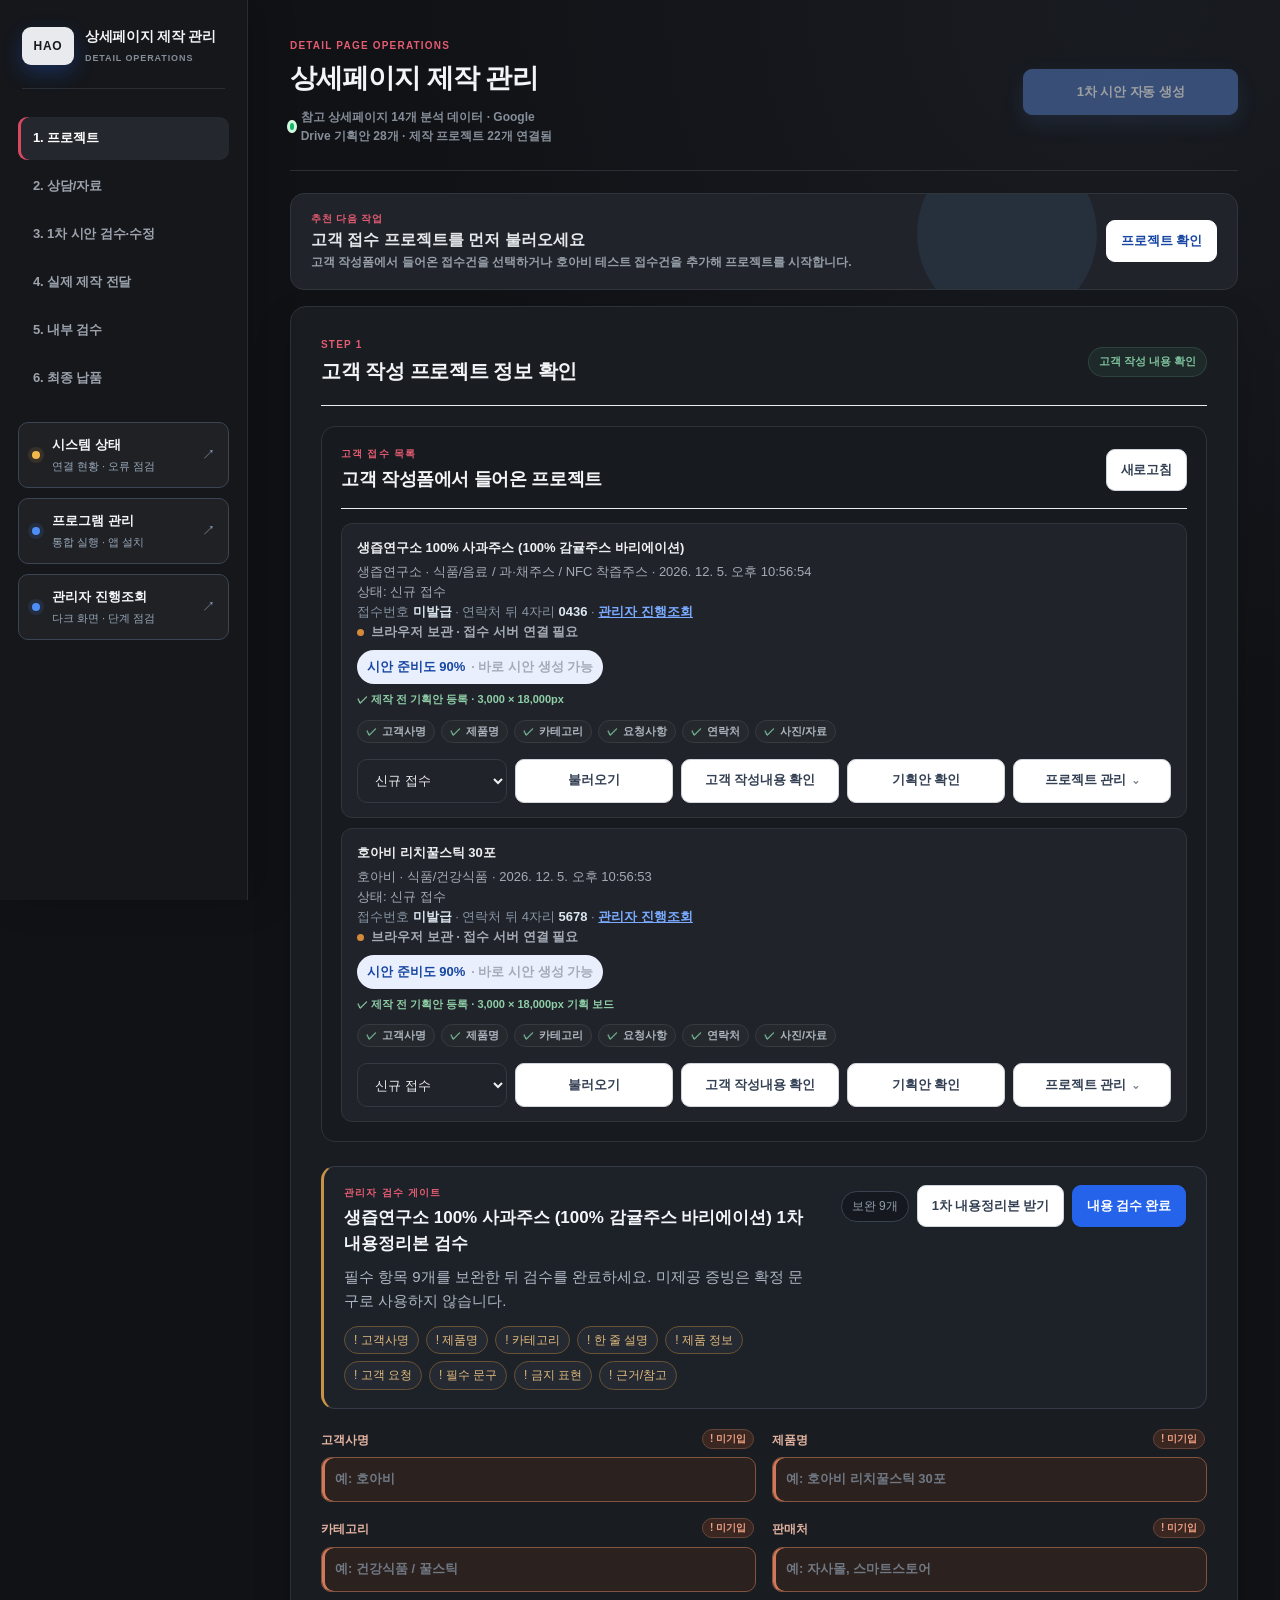
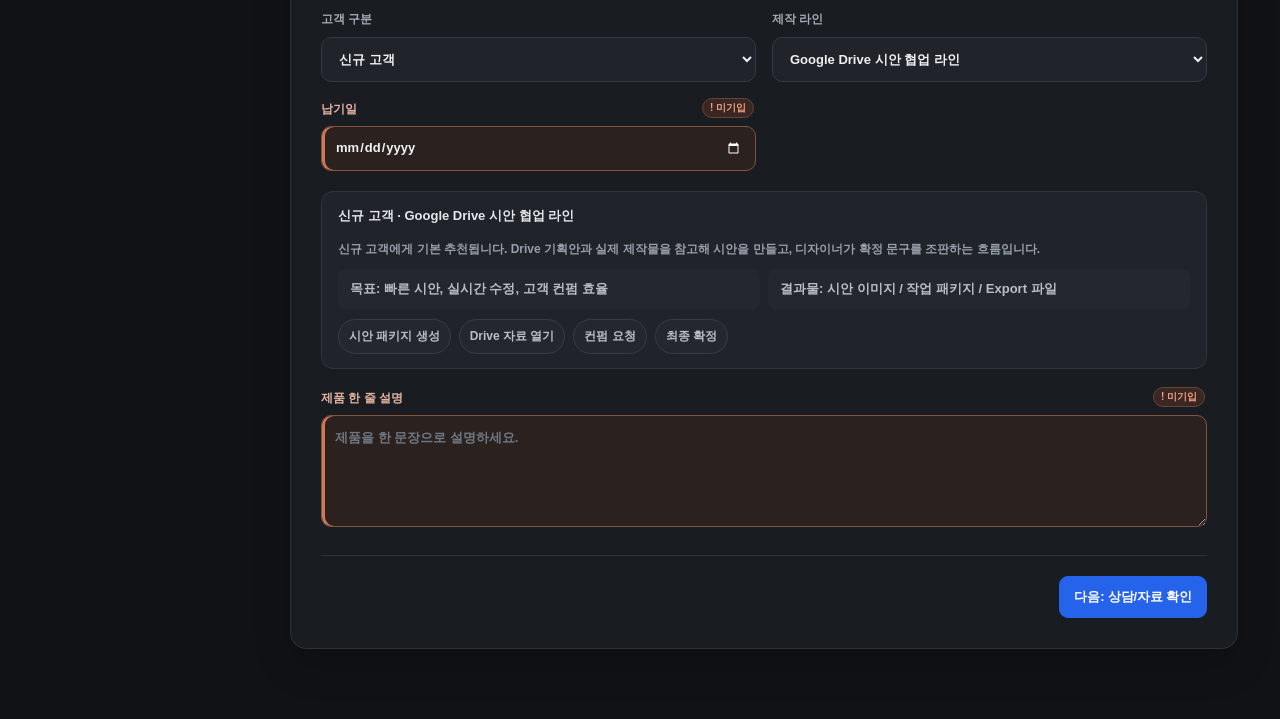
==== index.html @ 02a3da98 "Fix compressed admin project cards" ====
﻿<!doctype html>
<html lang="ko">
<head>
  <meta charset="utf-8">
  <meta name="viewport" content="width=device-width, initial-scale=1">
  <meta name="theme-color" content="#11151a">
  <title>AI 상세페이지 제작 보조 관리자툴</title>
  <link rel="manifest" href="app.webmanifest">
  <link rel="icon" href="assets/app-icons/hao-192.png" type="image/png">
  <link rel="stylesheet" href="styles.css?v=20260828-first-draft1">
  <script>
    if (new URLSearchParams(location.search).get("variant") !== "original-light") {
      document.documentElement.classList.add("admin-customer-clean");
      const cleanStyle = document.createElement("link");
      cleanStyle.rel = "stylesheet";
      cleanStyle.href = "admin-dark.css?v=20260901-project-card1";
      document.head.appendChild(cleanStyle);
    }
  </script>
</head>
<body class="admin-page">
  <aside class="sidebar">
    <div class="brand">
      <span class="brand-mark">AI</span>
      <div>
        <strong>상세 자동화</strong>
        <small>Detail Operations</small>
      </div>
    </div>
    <nav class="steps" aria-label="작업 단계">
      <button class="step active" data-target="projects">1. 프로젝트</button>
      <button class="step" data-target="brief">2. 상담/자료</button>
      <button class="step internal-step" data-target="planning">3. AI 기획</button>
      <button class="step" data-target="drafts">3. 1차 시안 검수·수정</button>
      <button class="step" data-target="feedback" hidden aria-hidden="true">4. 고객 피드백</button>
      <button class="step" data-target="revision" hidden aria-hidden="true">5. 수정 시안/컨펌</button>
      <button class="step" data-target="psd">4. 실제 제작 전달</button>
      <button class="step" data-target="review">5. 내부 검수</button>
      <button class="step" data-target="delivery">6. 최종 납품</button>
    </nav>
    <a class="system-status-link" href="system-status.html">
      <span class="system-status-dot" aria-hidden="true"></span>
      <span>
        <strong>시스템 상태</strong>
        <small>연결 현황 · 오류 점검</small>
      </span>
      <span class="system-status-arrow" aria-hidden="true">↗</span>
    </a>
    <a class="system-status-link share-access-link" href="START_HERE.html">
      <span class="system-status-dot" aria-hidden="true"></span>
      <span>
        <strong>프로그램 관리</strong>
        <small>통합 실행 · 앱 설치</small>
      </span>
      <span class="system-status-arrow" aria-hidden="true">↗</span>
    </a>
    <a class="system-status-link share-access-link" href="track.html">
      <span class="system-status-dot" aria-hidden="true"></span>
      <span>
        <strong>관리자 진행조회</strong>
        <small>다크 화면 · 단계 점검</small>
      </span>
      <span class="system-status-arrow" aria-hidden="true">↗</span>
    </a>
  </aside>

  <main class="app">
    <header class="topbar">
      <div>
        <p class="eyebrow">DETAIL PAGE OPERATIONS</p>
        <h1>상세페이지 제작 관리</h1>
        <p class="reference-status" id="referenceStatus">참고 상세페이지 자료 확인 중</p>
      </div>
      <div class="actions">
        <button class="primary" id="generateAll">1차 시안 자동 생성</button>
      </div>
    </header>

    <section class="operator-next-panel" id="operatorNextPanel" aria-live="polite">
      <div>
        <span>현재 진행 상태</span>
        <strong>프로젝트 정보를 확인하세요</strong>
        <p>고객 접수 목록에서 작업할 프로젝트를 불러오면 다음 단계가 자동으로 안내됩니다.</p>
      </div>
      <button class="primary small" id="nextActionButton" type="button" data-next-target="projects">프로젝트 확인</button>
    </section>

    <section class="panel active" id="projects">
      <div class="section-head">
        <div>
          <p class="eyebrow">Step 1</p>
          <h2>고객 작성 프로젝트 정보 확인</h2>
        </div>
        <span class="status">고객 작성 내용 확인</span>
      </div>
      <div class="lead-box">
        <div class="section-head compact">
          <div>
            <p class="eyebrow">고객 접수 목록</p>
            <h2>고객 작성폼에서 들어온 프로젝트</h2>
          </div>
          <div class="actions">
            <button class="secondary small" id="refreshCustomerProjects">새로고침</button>
          </div>
        </div>
        <div class="server-auth-panel" id="serverAuthPanel" hidden>
          <label for="serverAdminToken">중앙 서버 관리자 키</label>
          <input id="serverAdminToken" type="password" autocomplete="off" placeholder="관리자 키를 입력하세요">
          <button class="primary small" id="connectServerAdmin" type="button">인증하고 서버 불러오기</button>
          <button class="secondary small" id="cancelServerAdmin" type="button">닫기</button>
          <small id="serverAuthMessage">키는 현재 탭의 세션에만 보관되며 GitHub·HTML·로컬 프로젝트에는 저장되지 않습니다.</small>
        </div>
        <div class="lead-list" id="customerProjectList">아직 접수된 고객 작성 내용이 없습니다.</div>
      </div>
      <section class="project-review-gate is-pending" id="projectReviewGate" aria-live="polite">
        <div>
          <p class="eyebrow">관리자 검수 게이트</p>
          <h3 id="projectReviewTitle">프로젝트를 불러온 뒤 내용을 검수하세요</h3>
          <p id="projectReviewDescription">고객 원문과 1차 내용정리본을 비교하고, 사실·누락·증빙 상태를 확인해야 시안 생성이 열립니다.</p>
          <div class="project-review-checks" id="projectReviewChecks"></div>
        </div>
        <div class="project-review-actions">
          <span class="review-gate-status" id="projectReviewStatus">검수 전</span>
          <button class="secondary small" id="downloadContentSummary" type="button">1차 내용정리본 받기</button>
          <button class="primary small" id="approveProjectReview" type="button">내용 검수 완료</button>
        </div>
      </section>
      <div class="grid two">
        <label>고객사명<input id="clientName" placeholder="예: 호아비"></label>
        <label>제품명<input id="productName" placeholder="예: 호아비 리치꿀스틱 30포"></label>
        <label>카테고리<input id="category" placeholder="예: 건강식품 / 꿀스틱"></label>
        <label>판매처<input id="channel" placeholder="예: 자사몰, 스마트스토어"></label>
        <label>고객 구분
          <select id="customerType">
            <option value="new">신규 고객</option>
            <option value="existing">기존 고객</option>
          </select>
        </label>
        <label>제작 라인
          <select id="productionRoute">
            <option value="figma">Google Drive 시안 협업 라인</option>
            <option value="psd">PSD 고퀄리티 제작 라인</option>
          </select>
        </label>
        <label>납기일<input id="dueDate" type="date"></label>
      </div>
      <div class="route-summary" id="routeSummary">
        <strong>제작 라인</strong>
        <p>신규 고객은 Google Drive 기반 시안 협업 라인, 기존 고객은 PSD 기반 고퀄리티 라인을 기본으로 추천합니다.</p>
      </div>
      <label>제품 한 줄 설명<textarea id="oneLine" rows="3" placeholder="제품을 한 문장으로 설명하세요."></textarea></label>
      <div class="panel-nav">
        <button class="primary" data-go-panel="brief">다음: 상담/자료 확인</button>
      </div>
    </section>

    <section class="panel" id="brief">
      <div class="section-head">
        <div>
          <p class="eyebrow">Step 2</p>
          <h2>상담 내용 / 자료 입력</h2>
        </div>
      </div>
      <div class="workflow-guide" id="guide-brief">
        <strong>이 단계에서 할 일</strong>
        <p>고객이 작성한 제품 특징, 강조점, 금지 표현, 참고자료를 확인하고 부족한 내용만 보완하세요.</p>
      </div>
      <div class="grid two">
        <label>상담 요약<textarea id="consultSummary" rows="5"></textarea></label>
        <label>고객 요청사항<textarea id="clientRequests" rows="5"></textarea></label>
        <label>고객이 강조한 내용<textarea id="emphasis" rows="4"></textarea></label>
        <label>절대 쓰면 안 되는 표현<textarea id="banWords" rows="4"></textarea></label>
        <label>반드시 포함할 문구<textarea id="mustInclude" rows="4"></textarea></label>
        <label>참고/경쟁사 링크<textarea id="references" rows="4"></textarea></label>
      </div>
      <div class="upload-row">
        <button class="customer-asset-box" type="button" data-customer-assets="productImages">
          <strong>제품 이미지(고객 업로드)</strong><span>자료없음</span>
        </button>
        <button class="customer-asset-box" type="button" data-customer-assets="brandLogo">
          <strong>로고스펙 자료(고객 업로드)</strong><span>자료없음</span>
        </button>
        <button class="customer-asset-box" type="button" data-customer-assets="referenceFiles">
          <strong>참고 이미지(고객 업로드)</strong><span>자료없음</span>
        </button>
      </div>
      <div class="panel-nav">
        <button class="secondary" data-go-panel="projects">이전: 프로젝트</button>
        <button class="primary" data-go-panel="drafts" data-run-before="drafts">다음: 최적 시안 준비</button>
      </div>
    </section>

    <section class="panel option-panel internal-panel" id="options">
      <div class="section-head">
        <div>
          <p class="eyebrow">담당자 보정</p>
          <h2>기획 옵션 보정</h2>
        </div>
      </div>
      <div class="option-grid">
        <fieldset>
          <legend>기획 방향</legend>
          <label><input type="checkbox" name="direction" value="프리미엄 브랜드형">프리미엄 브랜드형</label>
          <label><input type="checkbox" name="direction" value="정보 전달형">정보 전달형</label>
          <label><input type="checkbox" name="direction" value="감성 스토리형">감성 스토리형</label>
          <label><input type="checkbox" name="direction" value="문제 해결형">문제 해결형</label>
          <label><input type="checkbox" name="direction" value="캐주얼/귀여운형">캐주얼/귀여운형</label>
        </fieldset>
        <fieldset>
          <legend>주요 타깃</legend>
          <label><input type="checkbox" name="target" value="건강 관심층">건강 관심층</label>
          <label><input type="checkbox" name="target" value="부모님 선물 구매층">부모님 선물 구매층</label>
          <label><input type="checkbox" name="target" value="직장인">직장인</label>
          <label><input type="checkbox" name="target" value="주부">주부</label>
          <label><input type="checkbox" name="target" value="시니어층">시니어층</label>
        </fieldset>
        <fieldset>
          <legend>상세페이지 목표</legend>
          <label><input type="checkbox" name="goal" value="구매 전환">구매 전환</label>
          <label><input type="checkbox" name="goal" value="브랜드 신뢰">브랜드 신뢰</label>
          <label><input type="checkbox" name="goal" value="제품 이해">제품 이해</label>
          <label><input type="checkbox" name="goal" value="선물 수요">선물 수요</label>
          <label><input type="checkbox" name="goal" value="고급 이미지">고급 이미지</label>
        </fieldset>
        <fieldset>
          <legend>강조 요소</legend>
          <label><input type="checkbox" name="highlight" value="원료">원료</label>
          <label><input type="checkbox" name="highlight" value="패키지">패키지</label>
          <label><input type="checkbox" name="highlight" value="선물성">선물성</label>
          <label><input type="checkbox" name="highlight" value="브랜드 스토리">브랜드 스토리</label>
          <label><input type="checkbox" name="highlight" value="휴대성">휴대성</label>
          <label><input type="checkbox" name="highlight" value="고급스러운 이미지">고급스러운 이미지</label>
        </fieldset>
        <fieldset>
          <legend>피해야 할 요소</legend>
          <label><input type="checkbox" name="avoid" value="과장 광고">과장 광고</label>
          <label><input type="checkbox" name="avoid" value="저가형 느낌">저가형 느낌</label>
          <label><input type="checkbox" name="avoid" value="의약품 오인">의약품 오인</label>
          <label><input type="checkbox" name="avoid" value="복잡한 디자인">복잡한 디자인</label>
          <label><input type="checkbox" name="avoid" value="홈쇼핑 스타일">홈쇼핑 스타일</label>
        </fieldset>
        <fieldset>
          <legend>제품 USP</legend>
          <label><input type="checkbox" name="usp" value="리치 원료">리치 원료</label>
          <label><input type="checkbox" name="usp" value="프리미엄 꿀">프리미엄 꿀</label>
          <label><input type="checkbox" name="usp" value="개별 스틱 포장">개별 스틱 포장</label>
          <label><input type="checkbox" name="usp" value="선물용 패키지">선물용 패키지</label>
          <label><input type="checkbox" name="usp" value="휴대 편의성">휴대 편의성</label>
        </fieldset>
      </div>
      <div class="grid two">
        <label>구성 비중<textarea id="contentRatio" rows="4"></textarea></label>
        <label>추가 메모<textarea id="optionMemo" rows="4"></textarea></label>
      </div>
    </section>

    <section class="panel internal-panel" id="planning">
      <div class="section-head">
        <div>
          <p class="eyebrow">Step 3</p>
          <h2>AI 기획 결과</h2>
        </div>
        <button class="primary small" id="generatePlan">AI 기획 생성</button>
      </div>
      <div class="workflow-guide" id="guide-planning">
        <strong>이 단계에서 할 일</strong>
        <p>고객 자료를 바탕으로 생성된 기획안을 확인하세요. 필요하면 담당자 보정 옵션을 열어 방향만 수정하면 됩니다.</p>
      </div>
      <details class="ai-orchestration-box">
        <summary>AI 워크플로우 상태</summary>
        <div class="ai-workflow-status" id="aiWorkflowStatus">아직 이 프로젝트에서 실행된 AI 작업이 없습니다.</div>
      </details>
      <details class="correction-box">
        <summary>담당자 보정 옵션 보기</summary>
        <p>고객 작성폼에서 선택한 방향이 기본으로 들어옵니다. 필요할 때만 여기서 기획 방향을 수정하세요.</p>
        <div id="planningOptionsMount"></div>
      </details>
      <div class="result" id="planResult">기획 결과가 여기에 표시됩니다.</div>
      <div class="panel-nav">
        <button class="secondary" data-go-panel="brief">이전: 상담/자료</button>
        <button class="primary" data-go-panel="drafts" data-run-before="drafts">다음: 1차 촬영·디자인 시안</button>
      </div>
    </section>

    <section class="panel" id="drafts">
      <div class="section-head">
        <div>
          <p class="eyebrow">Step 3 · FIRST DRAFT</p>
        <h2>1차 시안 검수·수정</h2>
        </div>
        <button class="primary small" id="generateDrafts">Codex 1차 시안 작업 준비</button>
      </div>
      <div class="workflow-guide" id="guide-drafts">
        <strong>1차 시안은 최종 디자인이 아닙니다</strong>
        <p>고객과 정리한 내용을 바탕으로 촬영 구도, 섹션 순서, 카피 위치와 디자인 방향을 보여주는 제작 전 기획서입니다. 버튼은 완성된 척하는 정적 시안을 열지 않고, 승인 자료·레퍼런스·촬영 컷을 묶은 Codex 작업 패키지를 생성합니다.</p>
      </div>
      <section class="planning-review-card" id="planningReviewCard" hidden>
        <div class="planning-review-head">
          <div>
            <span class="planning-review-label">Codex 실행 전 · 구성 템플릿</span>
            <h3 id="planningReviewTitle">1차 시안 구성 기준</h3>
            <p id="planningReviewMeta">Codex 결과가 돌아오면 실제 1차 시안으로 교체합니다.</p>
          </div>
          <span class="planning-review-status" id="planningReviewStatus">검수 전</span>
        </div>
        <div class="planning-review-layout">
          <a class="planning-review-preview" id="planningReviewOpen" href="#" target="_blank" rel="noopener noreferrer">
            <img id="planningReviewImage" alt="1차 촬영 및 디자인 기획서 미리보기">
            <span>클릭해서 1차 시안 전체 보기</span>
          </a>
          <div class="planning-review-controls">
            <div class="planning-review-facts" id="planningReviewFacts"></div>
            <label>관리자 추가 코멘트 <small>전화·메신저로 받은 내용도 여기에 기록</small>
              <textarea id="planningRevisionNote" rows="5" placeholder="예: 고객과 통화 완료. 03번 사용 장면은 출근 전 아침 루틴으로 변경하고, 효능처럼 보이는 문구는 모두 제외"></textarea>
            </label>
            <div class="planning-review-actions">
              <button class="secondary small" id="savePlanningRevision" type="button">보완 코멘트 저장</button>
              <button class="primary small" id="approvePlanningReview" type="button">관리자 검수 완료</button>
            </div>
            <small>코멘트 저장 시 해당 부분만 보완하는 Codex 작업 지시서를 만들 수 있습니다.</small>
          </div>
        </div>
      </section>
      <section class="planning-collaboration" id="planningCollaboration" hidden>
        <div class="planning-collaboration-head">
          <div>
            <span>고객 피드백·컨펌</span>
            <h3>시안 위 코멘트와 유선 요청을 한곳에서 확인</h3>
          </div>
          <label class="comment-toggle"><input id="toggleCustomerComments" type="checkbox" checked> 고객 코멘트 표시</label>
        </div>
        <div class="planning-collaboration-grid">
          <div class="planning-comment-panel">
            <div class="planning-comment-summary">
              <strong id="planningCommentCount">고객 코멘트 0개</strong>
              <button class="secondary small" id="refreshPlanningComments" type="button">새로고침</button>
            </div>
            <ol id="planningCommentList" class="planning-comment-list">
              <li class="empty">아직 고객이 남긴 코멘트가 없습니다.</li>
            </ol>
          </div>
          <div class="planning-confirm-panel">
            <p id="planningConfirmStatus">아직 고객 컨펌을 요청하지 않았습니다.</p>
            <div class="planning-review-actions">
              <button class="primary small" id="requestPlanningConfirm" type="button">고객 컨펌 요청</button>
              <button class="secondary small" id="recallPlanningConfirm" type="button">컨펌 회수</button>
              <a class="secondary small button-link" id="openCustomerReview" href="customer-review.html" target="_blank" rel="noopener">고객 화면 열기</a>
            </div>
            <label>고객 전달용 접수번호·전화 뒤 4자리
              <input id="planningAccessGuide" readonly value="프로젝트를 불러오면 안내 정보가 표시됩니다.">
            </label>
            <button class="secondary small" id="createPlanningRevisionJob" type="button">Codex 부분 보완 지시서 만들기</button>
            <p class="planning-sync-note" id="planningSyncNote">브러시 코멘트는 현재 브라우저에서 즉시 연동됩니다. 중앙 피드백 서버 연결 전에는 다른 PC의 코멘트가 자동 동기화되지 않습니다.</p>
          </div>
        </div>
      </section>
      <div class="legacy-draft-controls" hidden aria-hidden="true">
      <details class="ai-orchestration-box">
        <summary>AI 품질 검수 결과</summary>
        <div class="result compact-result" id="aiQualityReview">Codex 결과 manifest를 불러오면 이미지·프롬프트·QA 상태가 표시됩니다.</div>
      </details>
      <div class="selected-layouts">
        <div>
          <span>최적 단일 추천 방향</span>
          <strong id="templateA">프리미엄 건강식품 01</strong>
          <p id="templateAReason">제품 정보 기반 추천 방향입니다.</p>
        </div>
        <div hidden aria-hidden="true">
          <span>B안 추천 방향</span>
          <strong id="templateB">원료 스토리형 01</strong>
          <p id="templateBReason">제품 정보 기반 추천 방향입니다.</p>
        </div>
      </div>
      <details class="image-api-settings" id="imageApiSettings">
        <summary>
          <span>Codex 반자동 작업 연결</span>
          <b>승인 DB · 무결성 해시 · 결과 manifest</b>
        </summary>
        <div class="image-api-settings-grid">
          <div class="image-api-fixed">
            <span>실행 방식</span>
            <strong>RUN_WITH_CODEX.md를 Codex에서 실행</strong>
          </div>
          <div class="image-api-fixed">
            <span>결과 반영</span>
            <strong>result-manifest.json 검증 후 불러오기</strong>
          </div>
          <button class="secondary small" id="importResultManifest" type="button">결과 manifest 불러오기</button>
          <input id="resultManifestInput" type="file" accept="application/json,.json" hidden>
        </div>
        <p id="aiStatus">API 키 없이 승인된 고객 DB를 Codex 작업 패키지로 생성합니다.</p>
        <small id="apiKeyHelp">관리자툴은 Codex 계정 사용량을 웹 API처럼 호출하지 않습니다. 내려받은 ZIP의 RUN_WITH_CODEX.md를 Codex에서 실행한 뒤 결과 manifest를 이 화면으로 가져오세요.</small>
      </details>
      <details class="draft-editor">
        <summary>시안 생성 조건 수정 <small>필요할 때만 열기</small></summary>
        <input id="draftTone" type="hidden" value="premium">
        <div class="draft-editor-grid">
          <label>사진 배치
            <select id="draftImagePosition">
              <option value="right">히어로 제품 오른쪽 · 카피 왼쪽</option>
              <option value="left">히어로 제품 왼쪽 · 카피 오른쪽</option>
              <option value="top">상단 제품 집중 · 아래 스토리</option>
              <option value="full">제품 중심 풀 비주얼</option>
            </select>
          </label>
          <label>시각적으로 검토할 핵심
            <select id="imageDraftVisualFocus">
              <option value="product">제품과 패키지 첫인상</option>
              <option value="ingredient">원료·소재 스토리</option>
              <option value="usage">사용·섭취 장면</option>
              <option value="gift">선물 가치와 패키지</option>
              <option value="structure">전체 정보 흐름과 위계</option>
            </select>
          </label>
          <label class="wide-field">이번 시안에서 확인할 것
            <textarea id="imageDraftGoal" rows="3" placeholder="예: 첫 화면에서 제품이 바로 인지되고, 중간 원료 장면과 선물 패키지 장면의 무드가 자연스럽게 이어지는지 확인"></textarea>
          </label>
        </div>
        <details class="draft-advanced-options">
          <summary>고급 조건</summary>
          <div class="draft-advanced-grid">
            <label>추천 방향
              <select id="imageDraftDirection">
                <option value="A">최적 단일 방향 · 고객 사실과 레퍼런스 교차 분석</option>
              </select>
            </label>
            <label>시안 정보 밀도
              <select id="draftDensity">
                <option value="balanced">균형형 · 4개 장면</option>
                <option value="rich">풍부형 · 5~6개 장면</option>
                <option value="simple">집중형 · 3개 장면</option>
              </select>
            </label>
            <label>이미지 안의 문구 범위
              <select id="imageDraftCopyPolicy">
                <option value="hero">핵심 헤드라인만</option>
                <option value="placeholder">문구 없이 조판 자리만</option>
                <option value="minimal">헤드라인과 짧은 키워드만</option>
              </select>
            </label>
            <label>메인 카피
              <input id="draftMainCopy" placeholder="비워두면 고객의 한 줄 설명을 사용합니다">
            </label>
            <label>고객 자료 반영 강도
              <select id="imageDraftReferenceStrength" disabled>
                <option value="high">높음 · 제품/로고 형태 우선 고정</option>
              </select>
            </label>
          </div>
        </details>
        <div class="draft-editor-actions">
          <button class="primary small" id="applyDraftEdits">작업 패키지 만들기</button>
          <button class="secondary small" id="copyImagePrompt">생성 프롬프트 복사</button>
          <button class="secondary small" id="connectProductionFolder" type="button">작업 폴더 연결</button>
          <button class="secondary small" id="cancelImageGeneration" type="button" hidden>생성 취소</button>
          <p>완성 상세페이지가 아니라 디자이너가 방향·구성·무드를 판단하는 세로형 시안 보드를 생성합니다.</p>
          <p class="production-folder-status" id="productionFolderStatus">폴더 미연결 · 생성 결과는 현재 브라우저에 우선 보관됩니다.</p>
        </div>
        <div class="image-generation-notice" id="imageGenerationNotice" aria-live="polite">
          <span></span>
          <div>
            <strong>패키지 준비</strong>
            <p>고객 자료와 조건을 확인한 뒤 Codex 작업 패키지를 생성하세요.</p>
          </div>
        </div>
      </details>

      <div class="image-draft-flow" aria-label="이미지 시안 협업 단계">
        <span class="done"><b>1</b> 고객 자료 고정</span>
        <span class="active" id="imageFlowBrief"><b>2</b> 생성 브리프</span>
        <span id="imageFlowDraft"><b>3</b> 이미지 시안</span>
        <span id="imageFlowReview"><b>4</b> 내부 검토</span>
        <span id="imageFlowHandoff"><b>5</b> 디자이너 전달</span>
      </div>

      <div class="image-draft-studio">
        <section class="image-draft-canvas">
          <div class="image-draft-card-head">
            <div>
              <span class="status-dot" id="imageDraftStatus">초안 준비</span>
              <strong id="imageDraftTitle">상세페이지 방향성 시안</strong>
            </div>
            <div class="image-draft-card-actions">
              <input id="imageDraftFile" type="file" accept="image/png,image/jpeg,image/webp" hidden>
              <button class="secondary small" id="registerImageDraft" type="button">이미지 시안 등록</button>
              <button class="secondary small" id="openImageDraft" type="button">원본 보기</button>
              <button class="primary small" id="completeImageReview" type="button">내부 검토 완료</button>
            </div>
          </div>
          <div class="image-draft-viewport" id="imageDraftViewport" data-fit="contain" data-position="center">
            <img id="imageDraftPreview" alt="이미지 생성 상세페이지 시안" hidden>
            <div class="image-draft-empty" id="imageDraftEmpty">
              <strong>이미지 시안 대기</strong>
              <p>Codex 작업 패키지를 실행한 결과 PNG·JPG를 등록하세요.</p>
            </div>
            <div class="image-draft-copy" id="imageDraftCopyOverlay" hidden></div>
          </div>
          <div class="image-draft-meta">
            <span id="imageDraftFileName">파일 미등록</span>
            <span>원본 픽셀은 코드로 변경하지 않음</span>
            <span id="imageDraftUpdatedAt">검토 기록 없음</span>
          </div>
        </section>

        <aside class="image-draft-inspector">
          <details>
            <summary>브리프·검토 화면 설정</summary>
            <div class="image-draft-inspector-body">
          <section class="inspector-block">
            <div class="mini-section-head">
              <span>생성 입력</span>
              <strong>디자이너와 Codex가 함께 보는 브리프</strong>
            </div>
            <textarea id="imageDraftBrief" rows="12" placeholder="브리프 생성 버튼을 누르면 고객 자료와 최적 단일 방향을 바탕으로 자동 작성됩니다."></textarea>
            <div class="fact-lock-list" id="imageDraftFactLocks">
              <span>제품명 고정</span>
              <span>패키지 형태 고정</span>
              <span>수치·인증 임의 생성 금지</span>
            </div>
          </section>

          <section class="inspector-block">
            <div class="mini-section-head">
              <span>코드 보정</span>
              <strong>이미지는 그대로 두고 검토 화면만 조정</strong>
            </div>
            <div class="code-adjust-grid">
              <label>보기 방식
                <select id="imageDraftFit">
                  <option value="contain">전체 보기</option>
                  <option value="cover">화면 채우기</option>
                </select>
              </label>
              <label>기준 위치
                <select id="imageDraftPosition">
                  <option value="center">가운데</option>
                  <option value="top">상단</option>
                  <option value="bottom">하단</option>
                </select>
              </label>
              <label class="wide-field">확대 <output id="imageDraftZoomValue">100%</output>
                <input id="imageDraftZoom" type="range" min="70" max="160" value="100">
              </label>
              <label class="check-field">
                <input id="imageDraftShowCopy" type="checkbox">
                메인 카피 검토용 오버레이 표시
              </label>
            </div>
            <button class="secondary small" id="applyImagePresentation" type="button">검토 화면에 적용</button>
            <p class="inspector-note">제품 모양·배경·텍스트 픽셀 수정은 이미지 재생성 요청으로 보내고, 코드는 확대·위치·검토 문구만 다룹니다.</p>
          </section>
            </div>
          </details>
        </aside>
      </div>

      <section class="revision-desk">
        <div class="revision-desk-head">
          <div>
            <span>수정·전달 기록</span>
            <h3>디자이너에게 바로 전달할 수정 요청</h3>
          </div>
          <span class="handoff-status" id="imageHandoffStatus">전달 전</span>
        </div>
        <textarea id="imageRevisionRequest" rows="4" placeholder="예: 제품 패키지는 유지하고 첫 화면의 리치 원물 비중을 줄여주세요. 하단 작은 정보 글자는 이미지에 생성하지 말고 디자이너 조판 영역으로 비워주세요."></textarea>
        <div class="revision-desk-actions">
          <button class="primary small" id="addImageRevision" type="button">수정 요청 기록</button>
          <button class="secondary small" id="copyDesignerHandoff" type="button">디자이너 전달본 복사</button>
          <button class="secondary small" id="resetImageDraftWorkflow" type="button">검토 상태 초기화</button>
        </div>
        <ol class="revision-timeline" id="imageRevisionLog">
          <li class="empty">아직 기록된 수정 요청이 없습니다.</li>
        </ol>
      </section>

      <div class="legacy-draft-engine" hidden aria-hidden="true">
        <div class="draft-quality-dashboard" id="draftQualityDashboard"></div>
        <div class="draft-workspace customer-preview-mode">
          <aside class="draft-section-sidebar">
            <div class="choice-toggle stacked">
              <button class="choice active" data-edit-draft="A">A안 편집</button>
              <button class="choice" data-edit-draft="B">B안 편집</button>
            </div>
            <ol id="studioSectionList"></ol>
          </aside>
          <main class="draft-preview-stage">
            <div class="studio-toolbar">
              <span id="studioDraftLabel">A안 편집 중</span>
              <strong id="studioTemplateLabel">프리미엄 건강식품 01</strong>
              <button id="toggleGuideMode" type="button">가이드</button>
              <button id="openPlanModal" type="button">기획</button>
              <button id="applySectionEdits" type="button">반영</button>
            </div>
            <div class="draft-grid">
              <article id="draftA"></article>
              <article id="draftB"></article>
            </div>
          </main>
          <aside class="draft-edit-panel">
            <strong id="activeSectionTitle"></strong>
            <div id="sectionEditList"></div>
          </aside>
        </div>
        <div id="templateLibrary"></div>
        <select id="templateCategoryFilter"><option value="전체">전체</option></select>
        <select id="templatePurposeFilter"><option value="전체">전체</option></select>
        <select id="templateDifficultyFilter"><option value="전체">전체</option></select>
        <ol id="sectionLayoutA"></ol>
        <ol id="sectionLayoutB"></ol>
        <ol id="photoConceptList"></ol>
        <div id="imageSlotStatusList"></div>
        <div id="photoGridPrompt"></div>
      </div>

      <details class="image-production-notes">
        <summary>섹션별 이미지 제작 메모 보기</summary>
        <div class="production-note-grid">
          <article>
            <strong>AI 이미지로 만들 영역</strong>
            <p>메인 무드, 원료·사용 장면, 제품이 놓인 환경, 선물 상황처럼 시각 판단이 필요한 장면을 섹션별로 생성합니다.</p>
          </article>
          <article>
            <strong>디자이너가 조판할 영역</strong>
            <p>제품명, 수치, 원재료, 인증, 표·주의사항, CTA처럼 정확해야 하는 정보는 생성 이미지에 굽지 않고 별도 텍스트로 유지합니다.</p>
          </article>
          <article>
            <strong>재생성이 필요한 경우</strong>
            <p>제품 외형 왜곡, 로고 오기, 원료 오인, 장면 자체 변경은 코드 수정이 아니라 이미지 재생성 요청으로 기록합니다.</p>
          </article>
        </div>
      </details>
      <div class="mail-block">
        <div class="section-head compact">
          <div>
            <p class="eyebrow">고객 발송</p>
            <h2>최적 시안 전달 메일</h2>
          </div>
          <div class="mail-actions">
            <button class="secondary small" id="runClientPreflight">발송 전 점검</button>
            <button class="secondary small" id="generateClientMail">메일 초안 생성</button>
            <button class="secondary small" id="copyClientMail">메일 내용 복사</button>
            <button class="primary small" id="openClientMail">메일 앱 열기</button>
          </div>
        </div>
        <div class="preflight-panel" id="clientPreflightResult">
          <strong>발송 전 점검 대기</strong>
          <p>최적 단일 시안을 생성한 뒤 고객에게 보낼 수 있는 상태인지 점검합니다.</p>
        </div>
        <div class="result" id="clientMailResult">시안 생성 후 고객에게 보낼 메일 초안이 여기에 표시됩니다.</div>
      </div>
      <div class="panel-nav">
        <button class="secondary" data-go-panel="brief">이전: 상담/자료 확인</button>
        <button class="primary" data-go-panel="feedback">다음: 고객 피드백</button>
      </div>
      <div class="studio-modal" id="planModal" hidden>
        <div class="studio-modal-card">
          <div class="studio-modal-head">
            <strong>상세페이지 기획안 확인</strong>
            <button class="secondary small" data-close-modal="planModal">닫기</button>
          </div>
          <div class="layout-columns">
            <article>
              <h3>A안 섹션</h3>
              <ol id="modalSectionA">
                <li>시안 생성 후 표시됩니다.</li>
              </ol>
            </article>
            <article>
              <h3>B안 섹션</h3>
              <ol id="modalSectionB">
                <li>시안 생성 후 표시됩니다.</li>
              </ol>
            </article>
          </div>
        </div>
      </div>
      </div>
      <div class="panel-nav">
        <button class="secondary" data-go-panel="brief">이전: 상담/자료 확인</button>
        <button class="primary" data-go-panel="psd">다음: 실제 상세페이지 제작 전달</button>
      </div>
    </section>

    <section class="panel" id="feedback">
      <div class="section-head">
        <div>
          <p class="eyebrow">Step 5</p>
          <h2>고객 피드백 입력</h2>
        </div>
      </div>
      <div class="workflow-guide" id="guide-feedback">
        <strong>이 단계에서 할 일</strong>
        <p>고객이 최적 단일 시안을 확인하고 회신한 내용을 입력하세요. 이 내용은 다음 단계의 수정 시안 기준으로 정리됩니다.</p>
      </div>
      <div class="feedback-helper">
        <strong>고객 회신에서 확인할 내용</strong>
        <ul>
          <li>선택 방향: 현재 방향 유지 / 일부 수정 / 재시안 요청</li>
          <li>마음에 드는 부분과 유지할 부분</li>
          <li>수정하고 싶은 문구, 색상, 섹션</li>
          <li>더 강조하거나 제외할 제품 장점</li>
          <li>이미지 관련 요청: 제품 사진 교체, 촬영 희망, 현재 방향 유지</li>
        </ul>
      </div>
      <div class="grid two">
        <label>고객 선택 방향
          <select id="clientChoice">
            <option>최적 방향 유지</option>
            <option>현재 방향 + 일부 수정</option>
            <option>재시안 요청</option>
          </select>
        </label>
        <label>담당자 메모<input id="managerMemo" placeholder="예: 선물 패키지 강조 요청"></label>
      </div>
      <label>고객 회신 내용<textarea id="clientReply" rows="5" placeholder="고객 메일 회신 내용을 붙여넣으세요."></textarea></label>
      <div class="feedback-analysis-panel" id="feedbackAnalysisResult">
        <strong>피드백 분석 대기</strong>
        <p>고객 회신을 입력하면 선택 시안에 반영할 수정 방향을 자동으로 정리합니다.</p>
      </div>
      <div class="panel-nav">
        <button class="secondary" data-go-panel="drafts">이전: 최적 단일 시안</button>
        <button class="primary" data-go-panel="revision" data-run-before="revision">다음: 수정 시안 생성</button>
      </div>
    </section>

    <section class="panel" id="revision">
      <div class="section-head">
        <div>
          <p class="eyebrow">Step 6</p>
          <h2>AI 수정 시안 / 고객 컨펌</h2>
        </div>
        <button class="primary small" id="generateRevision">수정 시안 생성</button>
      </div>
      <div class="workflow-guide" id="guide-revision">
        <strong>이 단계에서 할 일</strong>
        <p>고객 피드백을 반영한 수정 방향을 AI가 한 번 더 정리합니다. 이 수정 시안을 고객에게 컨펌받은 뒤 PSD 작업으로 넘기세요.</p>
      </div>
      <div class="result" id="revisionResult">고객 피드백을 반영한 수정 시안 요약이 여기에 표시됩니다.</div>
      <div class="mail-block">
        <div class="section-head compact">
          <div>
            <p class="eyebrow">고객 컨펌</p>
            <h2>수정 시안 컨펌 메일</h2>
          </div>
          <div class="mail-actions">
            <button class="secondary small" id="copyRevisionMail">메일 내용 복사</button>
            <button class="primary small" id="openRevisionMail">메일 앱 열기</button>
          </div>
        </div>
        <div class="result" id="revisionMailResult">수정 시안 컨펌 요청 메일이 여기에 표시됩니다.</div>
      </div>
      <div class="panel-nav">
        <button class="secondary" data-go-panel="feedback">이전: 고객 피드백</button>
        <button class="primary" data-go-panel="psd" data-run-before="handoff">다음: PSD 작업 지시</button>
      </div>
    </section>

    <section class="panel" id="psd">
      <div class="section-head">
        <div>
          <p class="eyebrow">Step 7</p>
          <h2>제작 전달 패키지</h2>
        </div>
        <button class="primary small" id="generateHandoff">PSD 작업 지시서 생성</button>
      </div>
      <div class="workflow-guide" id="guide-psd">
        <strong>이 단계에서 할 일</strong>
        <p>고객 타입과 제작 라인에 따라 Google Drive 시안 작업 패키지 또는 PSD 작업 지시서를 생성합니다.</p>
      </div>
      <div class="route-action-panel">
        <div>
          <p class="eyebrow" id="routeActionKicker">제작 라인</p>
          <h3 id="routeActionTitle">제작 라인 액션</h3>
          <p id="routeActionText">프로젝트 정보에 따라 필요한 전달 버튼이 표시됩니다.</p>
        </div>
        <div class="route-action-buttons">
          <button class="secondary small" id="generateFigmaBrief">시안 작업 패키지 생성</button>
          <button class="secondary small" id="openFigmaPlaceholder">Google Drive 레퍼런스 열기</button>
          <button class="secondary small" id="confirmRequestFromRoute">컨펌 요청</button>
          <button class="secondary small" id="finalizeRoute">최종 확정</button>
        </div>
      </div>
      <div class="preflight-panel needs-check" id="handoffPreflightResult">
        <strong>제작 전달 전 체크</strong>
        <p>최적 단일 시안 생성과 고객 컨펌 후 제작 전달 가능 여부가 여기에 표시됩니다.</p>
      </div>
      <div class="result" id="handoffResult">PSD 작업 지시서와 바이버 메시지가 여기에 표시됩니다.</div>
      <div class="panel-nav">
        <button class="secondary" data-go-panel="revision">이전: 수정 시안/컨펌</button>
        <button class="primary" data-go-panel="review">다음: 내부 검수</button>
      </div>
    </section>

    <section class="panel" id="review">
      <div class="section-head">
        <div>
          <p class="eyebrow">Step 8</p>
          <h2>내부 검수</h2>
        </div>
      </div>
      <div class="workflow-guide" id="guide-review">
        <strong>이 단계에서 할 일</strong>
        <p>디자이너 작업물이 AI 시안과 맞는지, 이미지/카피/표현/납품 파일을 체크하세요.</p>
      </div>
      <div class="review-route-guide" id="reviewRouteGuide">
        <strong>제작 라인 검수 기준</strong>
        <p>선택한 제작 라인에 따라 PSD/이미지 시안 검수 포인트가 자동으로 정리됩니다.</p>
      </div>
      <div class="checklist">
        <label><input type="checkbox"> PSD/이미지 시안 작업 파일 열림 확인</label>
        <label><input type="checkbox"> JPG/PNG 미리보기 수신 확인</label>
        <label><input type="checkbox"> AI 시안과 레이아웃 유사도 확인</label>
        <label><input type="checkbox"> 섹션 순서와 카피 구조 확인</label>
        <label><input type="checkbox"> 광고형 고밀도 포스터 구간이 단순 박스가 아닌 실제 상세 디자인처럼 구현됨</label>
        <label><input type="checkbox"> 촬영/합성 방향 구간의 이미지 슬롯과 최종 교체 기준 확인</label>
        <label><input type="checkbox"> 구매 설득 마감 구간의 제품컷, 이유 카드, CTA 연결 확인</label>
        <label><input type="checkbox"> 제품명, 30포 구성, 정보 오탈자 확인</label>
        <label><input type="checkbox"> 과장 광고/의약품 오인 표현 없음</label>
        <label><input type="checkbox"> 모바일 가독성 확인</label>
        <label><input type="checkbox"> PSD 레이어 또는 이미지 시안 섹션별 정리 확인</label>
        <label><input type="checkbox"> 최종 PNG/JPG 전체 미리보기와 분할 기준 확인</label>
      </div>
      <div class="panel-nav">
        <button class="secondary" data-go-panel="psd">이전: PSD 작업 지시</button>
        <button class="primary" data-go-panel="delivery" data-run-before="finalMail">다음: 최종 납품</button>
      </div>
    </section>

    <section class="panel" id="delivery">
      <div class="section-head">
        <div>
          <p class="eyebrow">Step 9</p>
          <h2>최종 납품 / 파일 전달 메일</h2>
        </div>
        <button class="primary small" id="generateFinalMail">최종 납품 메일 생성</button>
      </div>
      <div class="workflow-guide" id="guide-delivery">
        <strong>이 단계에서 할 일</strong>
        <p>컨펌 완료된 제작 라인 기준으로 PNG/JPG, 분할페이지, PSD 원본 또는 시안 Export 파일 안내를 정리하세요.</p>
      </div>
      <div class="result" id="finalMail">최종 납품 메일 초안이 여기에 표시됩니다.</div>
      <div class="panel-nav">
        <button class="secondary" data-go-panel="review">이전: 내부 검수</button>
      </div>
    </section>
  </main>

  <dialog class="project-delete-dialog" id="projectDeleteDialog" aria-labelledby="projectDeleteTitle">
    <div class="delete-dialog-icon">!</div>
    <div>
      <p class="eyebrow">영구 삭제 안내</p>
      <h2 id="projectDeleteTitle">이 프로젝트를 영구 삭제할까요?</h2>
      <p><strong id="projectDeleteName">선택한 프로젝트</strong>의 고객 작성 내용, 서버 원본 파일, 현재 브라우저 보관본이 함께 삭제됩니다.</p>
      <p class="delete-dialog-warning">서버에서 5분짜리 일회용 삭제 승인을 받은 뒤 실행되며, 취소하거나 복구할 수 없습니다.</p>
      <label class="delete-confirm-field" for="projectDeleteConfirmText">
        <span>확인을 위해 프로젝트명을 그대로 입력</span>
        <input id="projectDeleteConfirmText" type="text" autocomplete="off" spellcheck="false">
      </label>
      <p class="delete-dialog-error" id="projectDeleteError" role="alert"></p>
    </div>
    <div class="delete-dialog-actions">
      <button class="secondary" id="cancelProjectDelete" type="button">아니요, 유지</button>
      <button class="danger-confirm" id="confirmProjectDelete" type="button">예, 영구 삭제</button>
    </div>
  </dialog>

  <dialog class="customer-assets-dialog" id="customerAssetsDialog" aria-labelledby="customerAssetsTitle">
    <div class="assets-dialog-head">
      <div><p class="eyebrow">CUSTOMER FILES</p><h2 id="customerAssetsTitle">고객 제출 자료</h2></div>
      <button class="secondary small" id="closeCustomerAssets" type="button">닫기</button>
    </div>
    <div class="customer-assets-list" id="customerAssetsList"></div>
  </dialog>

  <script src="hao-config.js?v=20260820-drive1"></script>
  <script src="workflow-core.js?v=20260828-progress1"></script>
  <script src="submission-sync.js?v=20260828-server-auth4"></script>
  <script src="data/detail-template-dataset.js"></script>
  <script src="data/company-reference-dataset.js"></script>
  <script src="data/company-reference-auto.js"></script>
  <script src="data/public-customer-projects.js?v=20260828-central-receipt2"></script>
  <script>
    if (["", "localhost", "127.0.0.1"].includes(location.hostname)
      && new URLSearchParams(location.search).get("mode") !== "public") {
      document.write('<script src="data/local-customer-projects.js?v=20260819-3"><\/script>');
    }
  </script>
  <script src="customer-file-store.js?v=20260819-4"></script>
  <script src="detailpage-render.js?v=20260826-m5"></script>
  <script src="comms-output.js?v=20260826-m5b"></script>
  <script src="app.js?v=20260828-codex-draft1"></script>
  <script src="packaging-bridge.js?v=20260820-1"></script>
  <script src="mvp-codex-package.js?v=20260828-first-draft1"></script>
  <script src="pwa-install.js?v=20260820-3"></script>
  <script>
    if (document.documentElement.classList.contains("admin-customer-clean")) {
      const cleanScript = document.createElement("script");
      cleanScript.src = "admin-dark.js?v=20260819-1";
      document.body.appendChild(cleanScript);
    }
  </script>
</body>
</html>
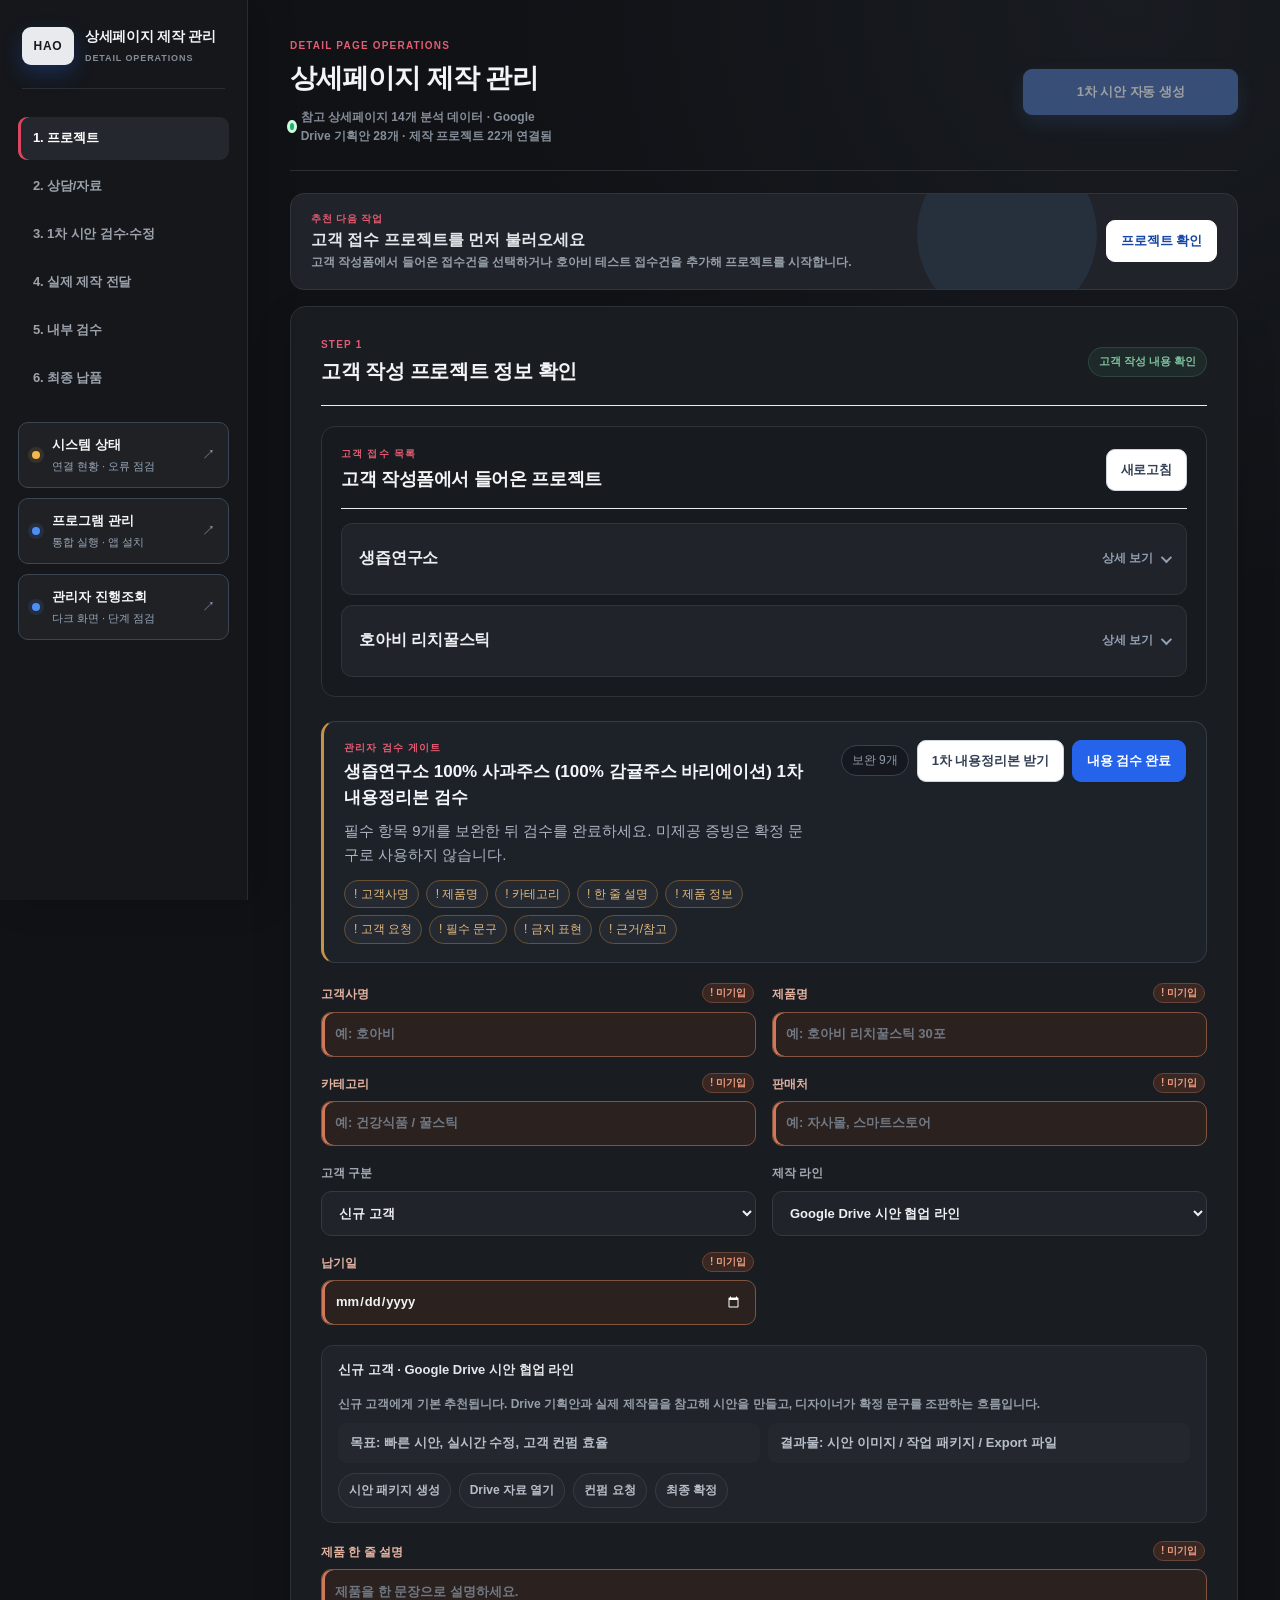
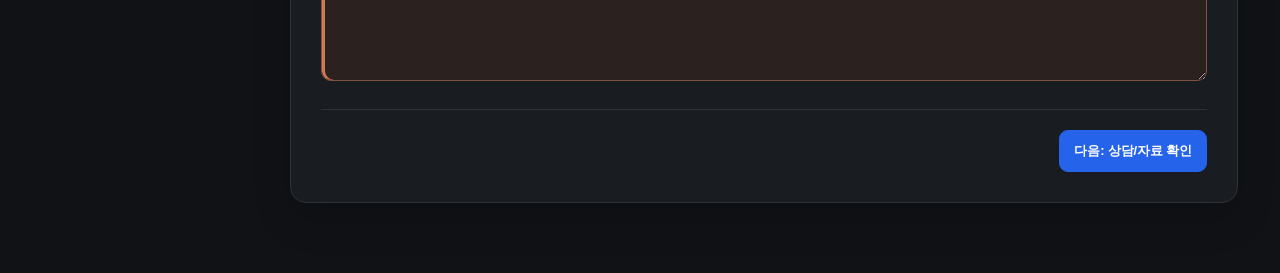
==== commit f6b174fe: "Collapse project cards into title toggles" ====
--- a/index.html
+++ b/index.html
@@ -13,7 +13,7 @@
       document.documentElement.classList.add("admin-customer-clean");
       const cleanStyle = document.createElement("link");
       cleanStyle.rel = "stylesheet";
-      cleanStyle.href = "admin-dark.css?v=20260901-project-card1";
+      cleanStyle.href = "admin-dark.css?v=20260901-project-toggle1";
       document.head.appendChild(cleanStyle);
     }
   </script>
@@ -888,7 +888,7 @@
   <script src="customer-file-store.js?v=20260819-4"></script>
   <script src="detailpage-render.js?v=20260826-m5"></script>
   <script src="comms-output.js?v=20260826-m5b"></script>
-  <script src="app.js?v=20260828-codex-draft1"></script>
+  <script src="app.js?v=20260901-project-toggle1"></script>
   <script src="packaging-bridge.js?v=20260820-1"></script>
   <script src="mvp-codex-package.js?v=20260828-first-draft1"></script>
   <script src="pwa-install.js?v=20260820-3"></script>
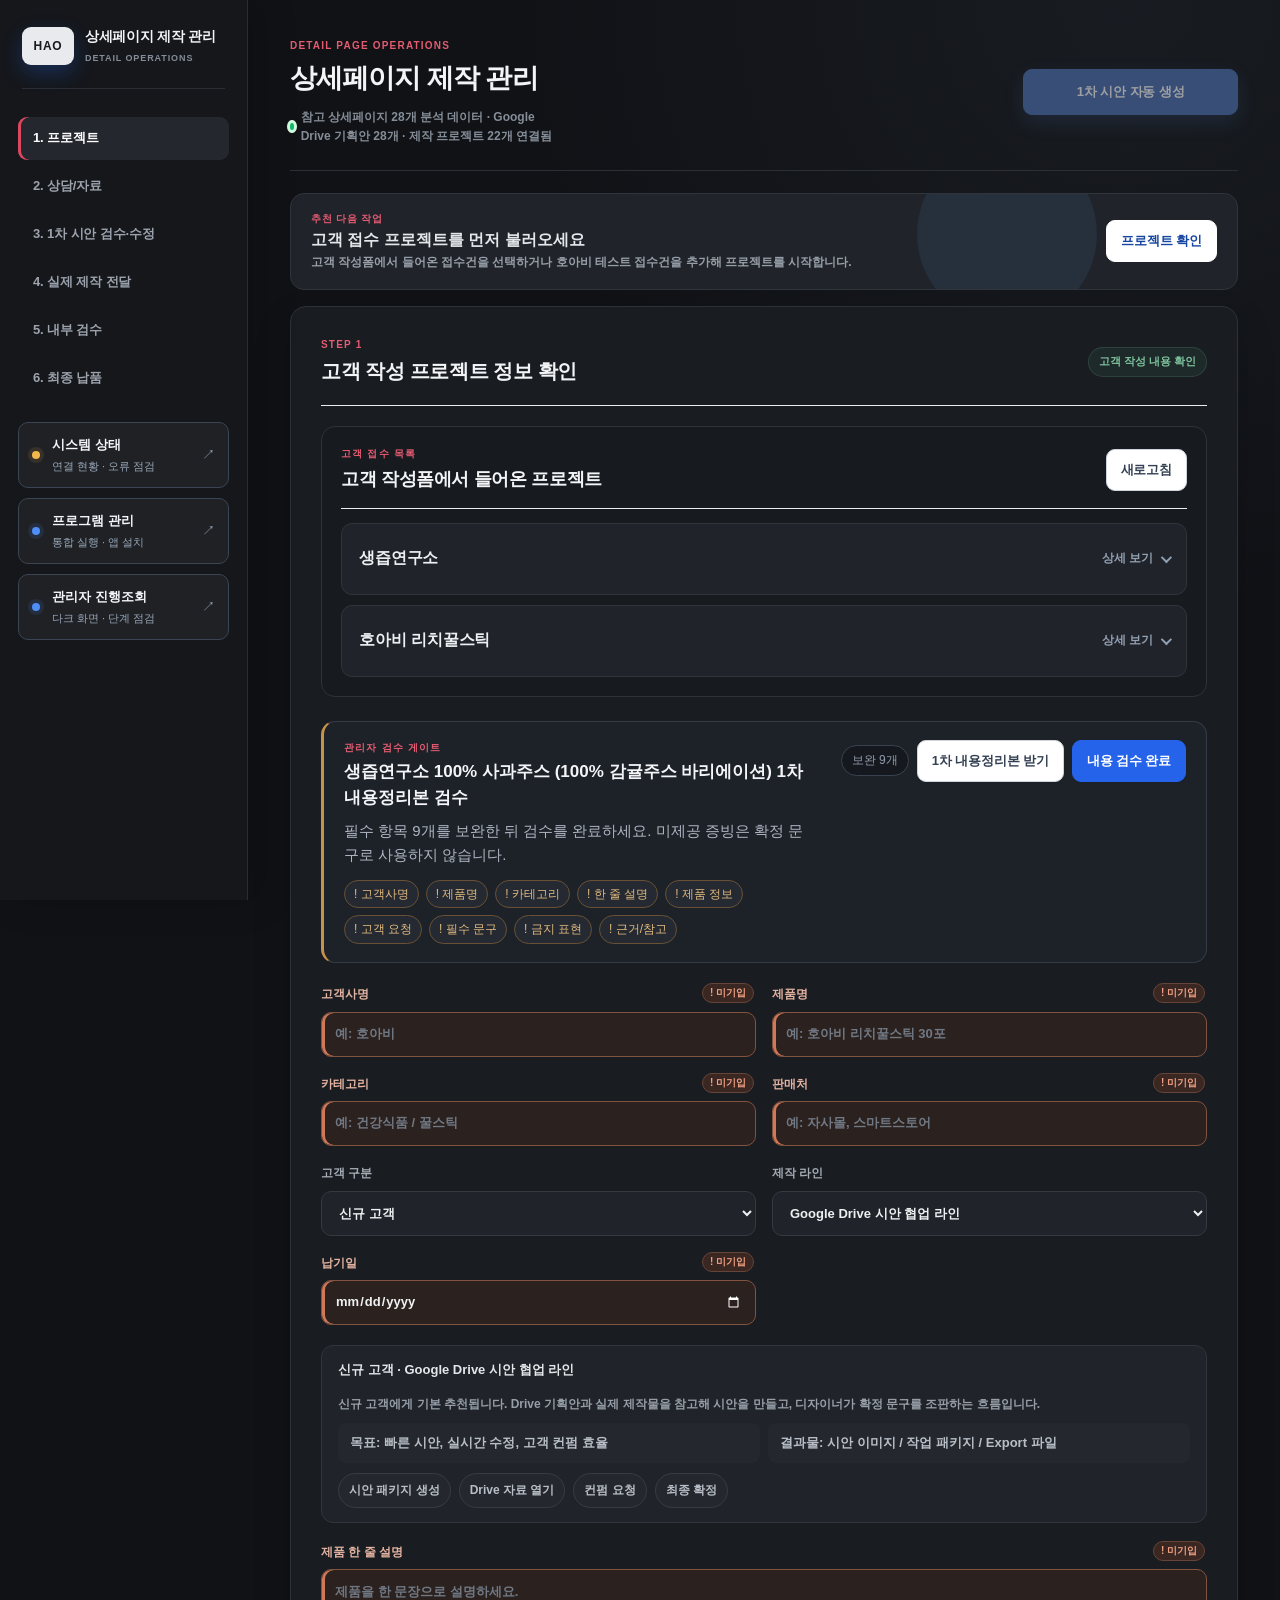
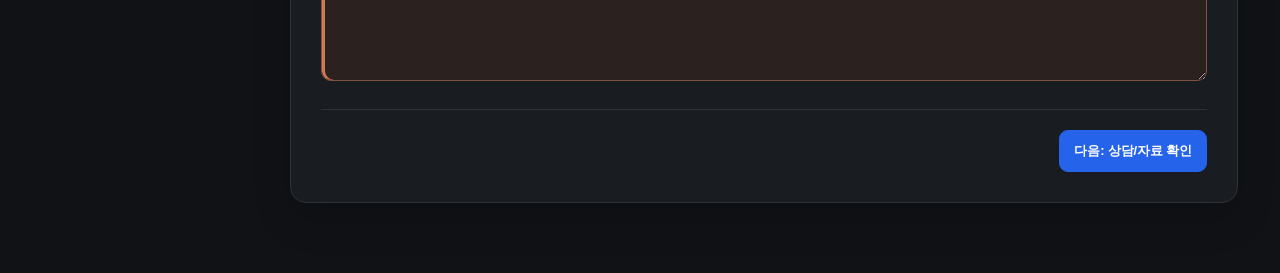
==== commit 4f891fe0: "Rebuild planning intake and Drive reference pipeline" ====
--- a/index.html
+++ b/index.html
@@ -13,7 +13,7 @@
       document.documentElement.classList.add("admin-customer-clean");
       const cleanStyle = document.createElement("link");
       cleanStyle.rel = "stylesheet";
-      cleanStyle.href = "admin-dark.css?v=20260901-project-toggle1";
+      cleanStyle.href = "admin-dark.css?v=20260901-intake1";
       document.head.appendChild(cleanStyle);
     }
   </script>
@@ -288,7 +288,10 @@
           <p class="eyebrow">Step 3 · FIRST DRAFT</p>
         <h2>1차 시안 검수·수정</h2>
         </div>
-        <button class="primary small" id="generateDrafts">Codex 1차 시안 작업 준비</button>
+        <div class="planning-review-actions">
+          <a class="secondary small button-link" href="planning/concept-process-review.html" target="_blank" rel="noopener">신규 프로세스 최종 검토</a>
+          <button class="primary small" id="generateDrafts">Codex 1차 시안 작업 준비</button>
+        </div>
       </div>
       <div class="workflow-guide" id="guide-drafts">
         <strong>1차 시안은 최종 디자인이 아닙니다</strong>
@@ -873,12 +876,13 @@
   </dialog>
 
   <script src="hao-config.js?v=20260820-drive1"></script>
-  <script src="workflow-core.js?v=20260828-progress1"></script>
+  <script src="workflow-core.js?v=20260902-semantic"></script>
+  <script src="intake-triage.js?v=20260901-intake1"></script>
   <script src="submission-sync.js?v=20260828-server-auth4"></script>
   <script src="data/detail-template-dataset.js"></script>
-  <script src="data/company-reference-dataset.js"></script>
-  <script src="data/company-reference-auto.js"></script>
-  <script src="data/public-customer-projects.js?v=20260828-central-receipt2"></script>
+  <script src="data/company-reference-dataset.js?v=20260902-drive28"></script>
+  <script src="data/company-reference-auto.js?v=20260902-drive28"></script>
+  <script src="data/public-customer-projects.js?v=20260901-legacy-receipt2"></script>
   <script>
     if (["", "localhost", "127.0.0.1"].includes(location.hostname)
       && new URLSearchParams(location.search).get("mode") !== "public") {
@@ -888,7 +892,7 @@
   <script src="customer-file-store.js?v=20260819-4"></script>
   <script src="detailpage-render.js?v=20260826-m5"></script>
   <script src="comms-output.js?v=20260826-m5b"></script>
-  <script src="app.js?v=20260901-project-toggle1"></script>
+  <script src="app.js?v=20260902-process-audit2"></script>
   <script src="packaging-bridge.js?v=20260820-1"></script>
   <script src="mvp-codex-package.js?v=20260828-first-draft1"></script>
   <script src="pwa-install.js?v=20260820-3"></script>
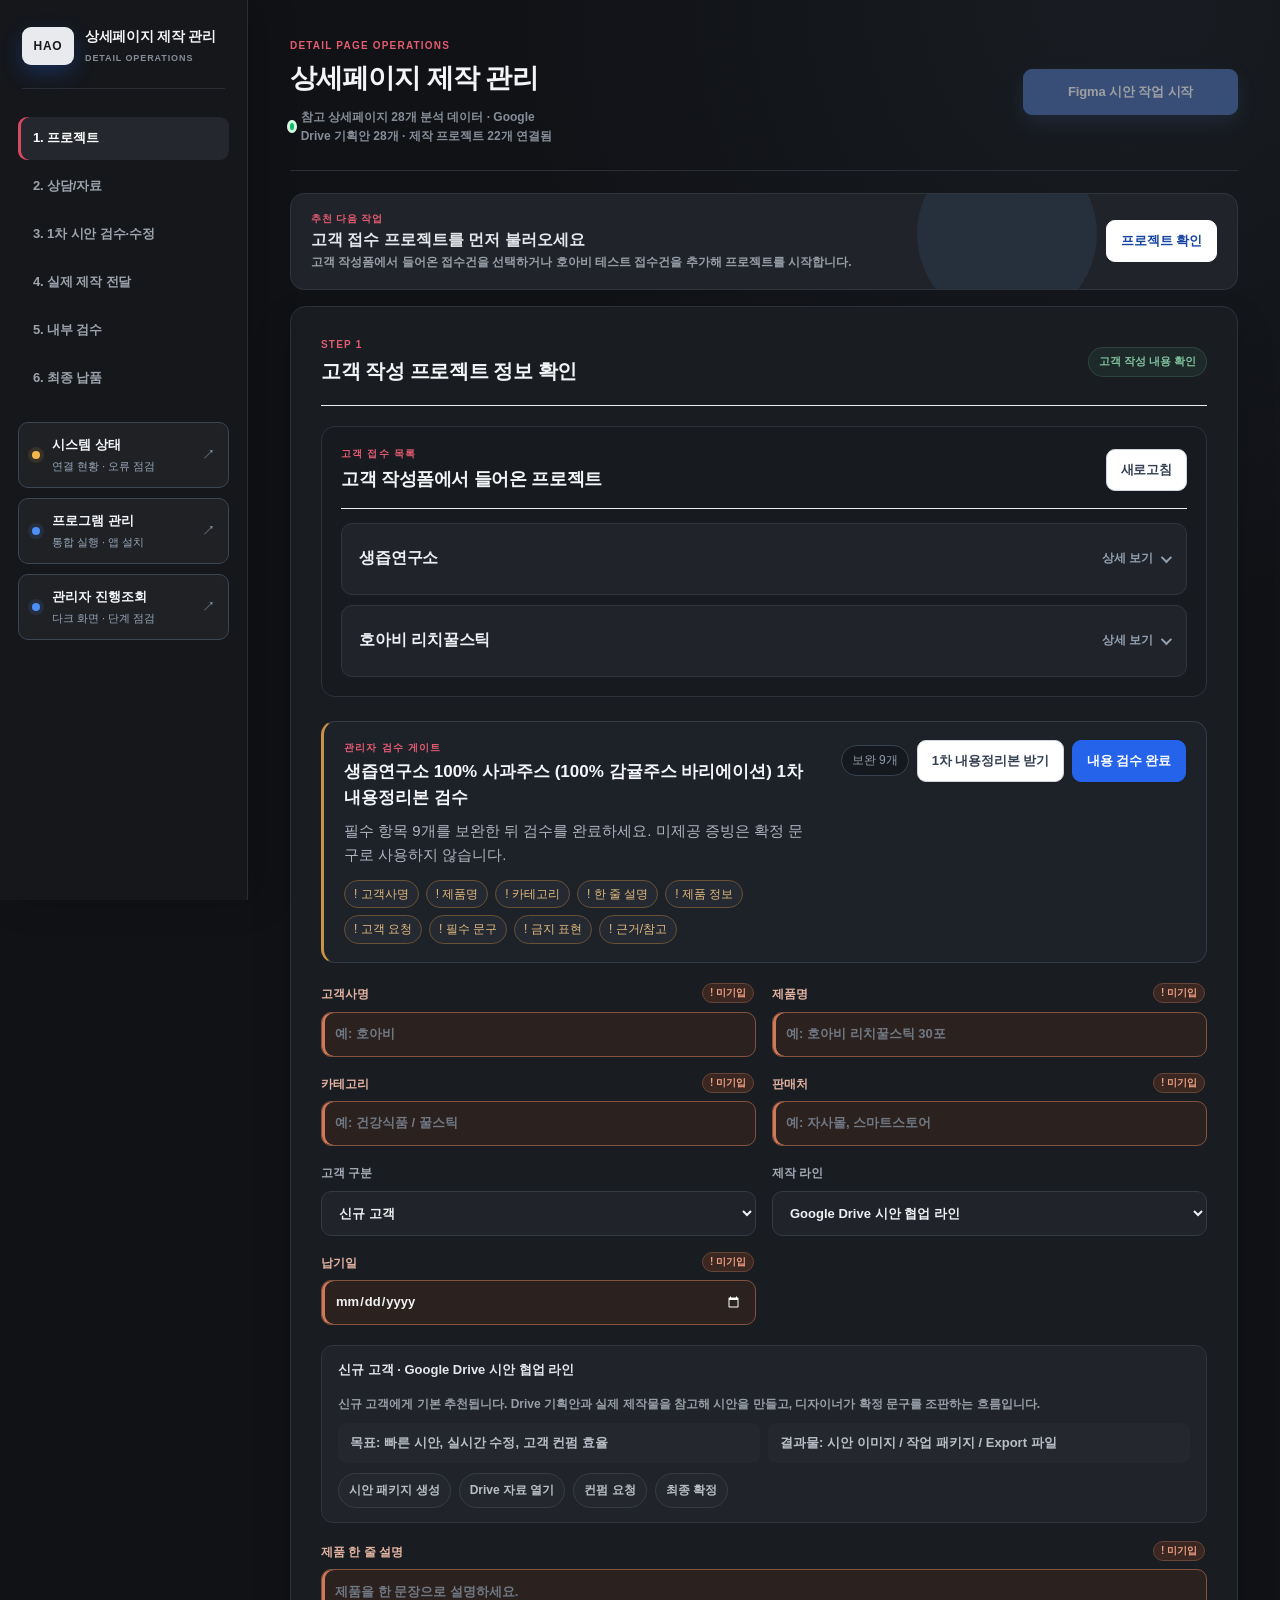
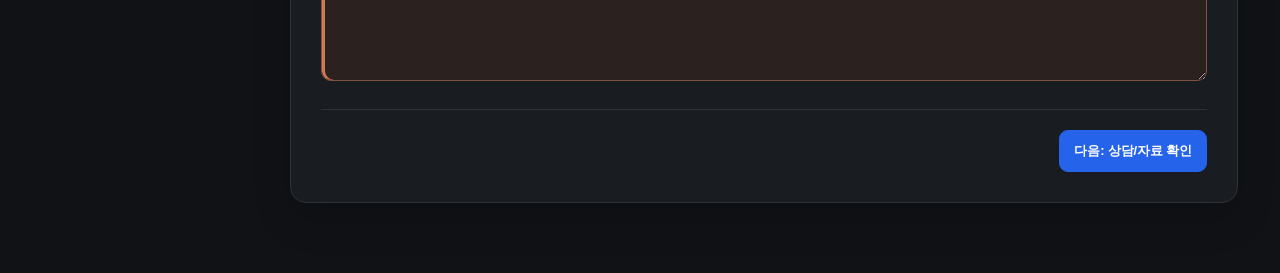
==== commit 68fd362f: "Replace legacy drafts with Figma-first workflow" ====
--- a/index.html
+++ b/index.html
@@ -72,7 +72,7 @@
         <p class="reference-status" id="referenceStatus">참고 상세페이지 자료 확인 중</p>
       </div>
       <div class="actions">
-        <button class="primary" id="generateAll">1차 시안 자동 생성</button>
+        <button class="primary" id="generateAll">Figma 시안 작업 시작</button>
       </div>
     </header>
 
@@ -289,13 +289,13 @@
         <h2>1차 시안 검수·수정</h2>
         </div>
         <div class="planning-review-actions">
-          <a class="secondary small button-link" href="planning/concept-process-review.html" target="_blank" rel="noopener">신규 프로세스 최종 검토</a>
-          <button class="primary small" id="generateDrafts">Codex 1차 시안 작업 준비</button>
+          <a class="secondary small button-link" href="planning/figma-workspace.html" target="_blank" rel="noopener">Figma 제작 프로세스 보기</a>
+          <button class="primary small" id="generateDrafts">Figma 시안 작업 시작</button>
         </div>
       </div>
       <div class="workflow-guide" id="guide-drafts">
         <strong>1차 시안은 최종 디자인이 아닙니다</strong>
-        <p>고객과 정리한 내용을 바탕으로 촬영 구도, 섹션 순서, 카피 위치와 디자인 방향을 보여주는 제작 전 기획서입니다. 버튼은 완성된 척하는 정적 시안을 열지 않고, 승인 자료·레퍼런스·촬영 컷을 묶은 Codex 작업 패키지를 생성합니다.</p>
+        <p>고객과 정리한 사실을 먼저 잠근 뒤 검증형 텍스트 기획, 3열 기획 보드, 구간별 고유 이미지, Figma 최종 조립, QA 순서로 제작합니다. 이전 정적 HTML 시안은 사용하지 않습니다.</p>
       </div>
       <section class="planning-review-card" id="planningReviewCard" hidden>
         <div class="planning-review-head">
